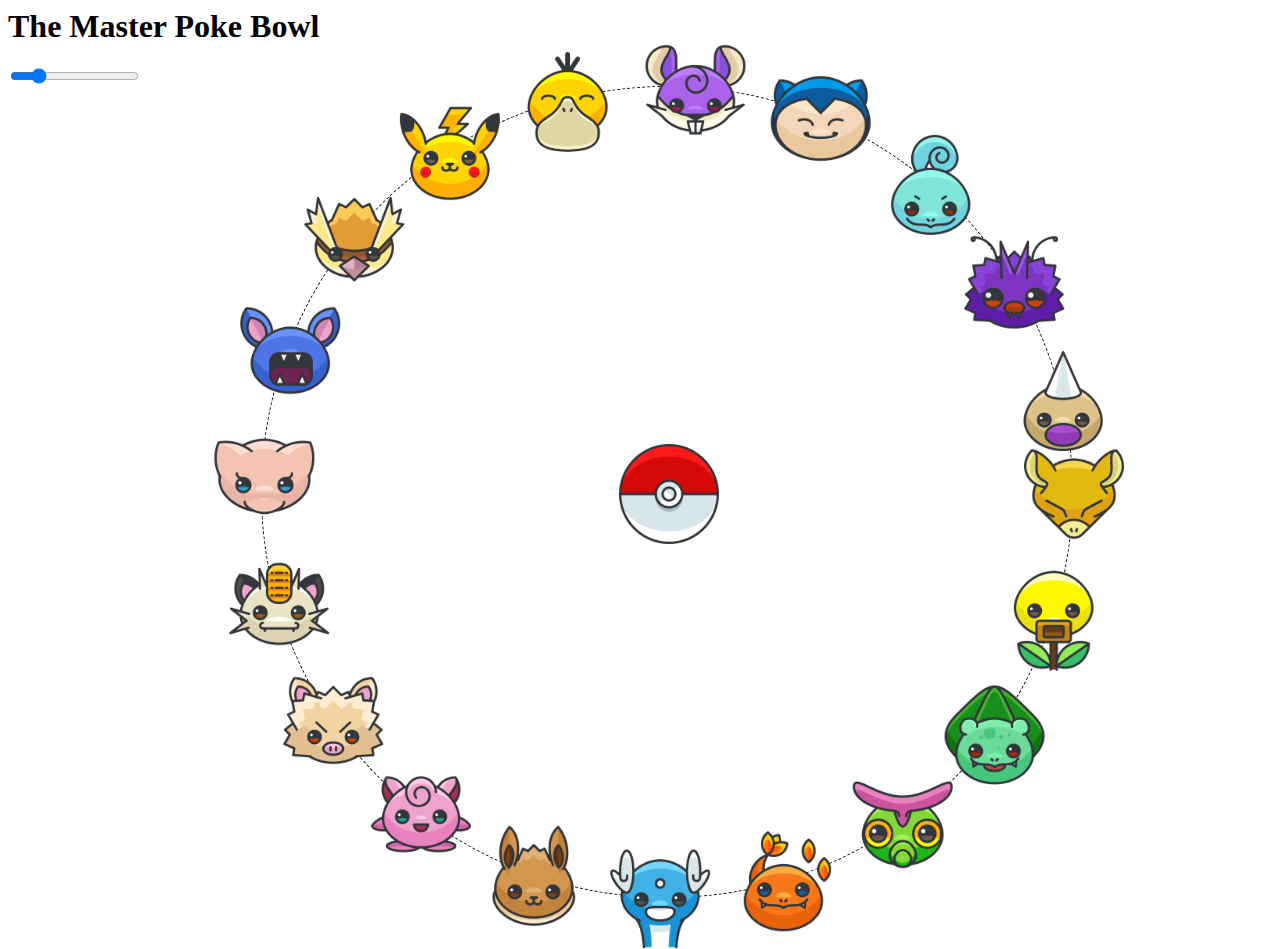
==== projects/pokeroll/index.html @ 1bfdf107 "pokebowl" ====
<html>
  <head>
    <title>Poke Bowl</title>
    <link rel="stylesheet" href="style.css">
    <script src="index.js" defer></script>
  </head>
  <body>
    <div class="head">
      <h1>The Master Poke Bowl</h1>
      <input id="speed" type="range" name="speed" min="100" max="5000" value="1000" >
    </div>
    <div class="circle">
      <img src="img/pokeball.png" id="center"/>
      <img src="img/abra.png" id="one"/>
      <img src="img/bellsprout.png" id="two"/>
      <img src="img/bulbasaur.png"id="three"/>
      <img src="img/caterpie.png"id="four"/>
      <img src="img/charmander.png"id="five"/>
      <img src="img/dratini.png"id="six"/>
      <img src="img/eevee.png"id="seven"/>
      <img src="img/jigglypuff.png"id="eight"/>
      <img src="img/mankey.png"id="nine"/>
      <img src="img/meowth.png"id="ten"/>
      <img src="img/mew.png"id="eleven"/>
      <img src="img/zubat.png"id="twelve"/>
      <img src="img/pidgey.png"id="thirteen"/>
      <img src="img/pikachu-2.png"id="fourteen"/>
      <img src="img/psyduck.png"id="fifteen"/>
      <img src="img/rattata.png"id="sixteen"/>
      <img src="img/snorlax.png"id="seventeen"/>
      <img src="img/squirtle.png"id="eighteen"/>
      <img src="img/venonat.png"id="nineteen"/>
      <img src="img/weedle.png"id="twenty"/>
    </div>
  </body>
</html>
---- projects/pokeroll/style.css ----
:root {

}

img {
  height: 100px;
}

.circle {
  display: block;
  position: relative;
  width: 90vh; /*35em;*/
  height: 90vh;
  border: dashed 1px;
  border-radius: 50%;
  left: 20%
}

.circle img {
    display: block;
    position: absolute;
    top: 50%; left: 50%;
    /* width: 4em; height: 4em; */
    margin: -3em;
}

#one { transform: rotate(0deg) translate(45vh) rotate(0deg)}
#two { transform: rotate(18.25deg) translate(45vh) rotate(-18.25deg); }
#three { transform: rotate(36.5deg) translate(45vh) rotate(-36.5deg); }
#four { transform: rotate(54.75deg) translate(45vh) rotate(-54.75deg); }
#five { transform: rotate(73deg) translate(45vh) rotate(-73deg); }
#six { transform: rotate(91.25deg) translate(45vh) rotate(-91.25deg); }
#seven { transform: rotate(109.5deg) translate(45vh) rotate(-109.5deg); }
#eight { transform: rotate(127.75deg) translate(45vh) rotate(-127.75deg); }
#nine { transform: rotate(146deg) translate(45vh) rotate(-146deg); }
#ten { transform: rotate(164.25deg) translate(45vh) rotate(-164.25deg); }
#eleven { transform: rotate(182.5deg) translate(45vh) rotate(-182.5deg); }
#twelve { transform: rotate(200.75deg) translate(45vh) rotate(-200.75deg); }
#thirteen { transform: rotate(219deg) translate(45vh) rotate(-219deg); }
#fourteen { transform: rotate(237.25deg) translate(45vh) rotate(-237.25deg); }
#fifteen { transform: rotate(255.5deg) translate(45vh) rotate(-255.5deg); }
#sixteen { transform: rotate(273.75deg) translate(45vh) rotate(-273.75deg); }
#seventeen { transform: rotate(292deg) translate(45vh) rotate(-292deg); }
#eighteen { transform: rotate(310.25deg) translate(45vh) rotate(-310.25deg); }
#nineteen { transform: rotate(328.5deg) translate(45vh) rotate(-328.5deg); }
#twenty { transform: rotate(346.74deg) translate(45vh) rotate(-346.75deg); }
/* #twenty { transform: rotate(365deg) translate(45vh) rotate(-365deg); } */
/* try using view height and view width */
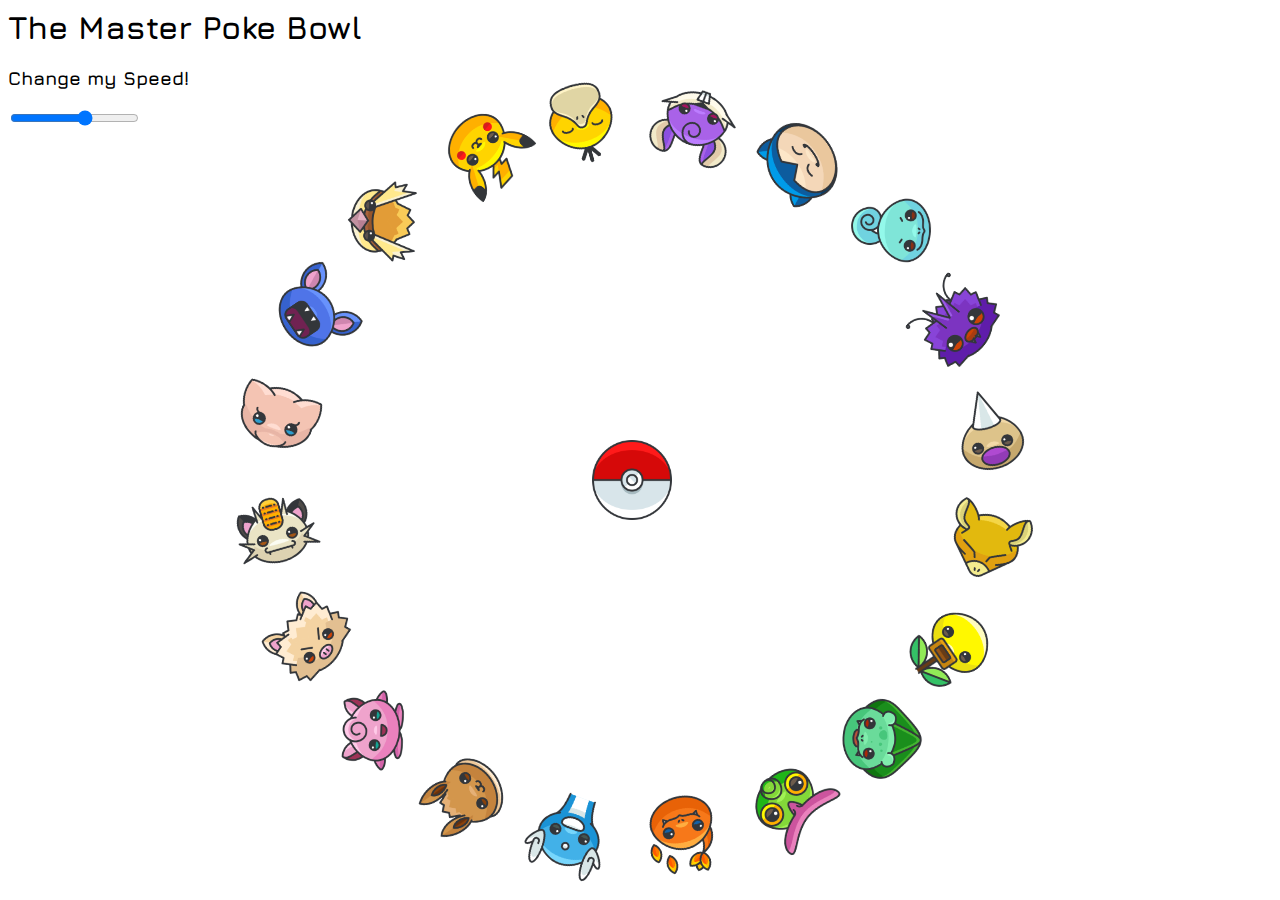
==== commit 4f98baff: "finished i guess" ====
--- a/projects/pokeroll/index.html
+++ b/projects/pokeroll/index.html
@@ -2,35 +2,38 @@
   <head>
     <title>Poke Bowl</title>
     <link rel="stylesheet" href="style.css">
+    <link href="https://fonts.googleapis.com/css?family=Jura" rel="stylesheet">
     <script src="index.js" defer></script>
   </head>
   <body>
     <div class="head">
       <h1>The Master Poke Bowl</h1>
-      <input id="speed" type="range" name="speed" min="100" max="5000" value="1000" >
+      <h3>Change my Speed!</h3>
+      <input id="speed" type="range" name="speed" min="10" max="500" value="300" >
+      <audio id="audio" src="http://www.wavlist.com/tv/033/poke-who.wav"></audio>
     </div>
     <div class="circle">
       <img src="img/pokeball.png" id="center"/>
-      <img src="img/abra.png" id="one"/>
-      <img src="img/bellsprout.png" id="two"/>
-      <img src="img/bulbasaur.png"id="three"/>
-      <img src="img/caterpie.png"id="four"/>
-      <img src="img/charmander.png"id="five"/>
-      <img src="img/dratini.png"id="six"/>
-      <img src="img/eevee.png"id="seven"/>
-      <img src="img/jigglypuff.png"id="eight"/>
-      <img src="img/mankey.png"id="nine"/>
-      <img src="img/meowth.png"id="ten"/>
-      <img src="img/mew.png"id="eleven"/>
-      <img src="img/zubat.png"id="twelve"/>
-      <img src="img/pidgey.png"id="thirteen"/>
-      <img src="img/pikachu-2.png"id="fourteen"/>
-      <img src="img/psyduck.png"id="fifteen"/>
-      <img src="img/rattata.png"id="sixteen"/>
-      <img src="img/snorlax.png"id="seventeen"/>
-      <img src="img/squirtle.png"id="eighteen"/>
-      <img src="img/venonat.png"id="nineteen"/>
-      <img src="img/weedle.png"id="twenty"/>
+      <img src="img/abra.png" id="one" class="pokemon"/>
+      <img src="img/bellsprout.png" id="two" class="pokemon"/>
+      <img src="img/bulbasaur.png"id="three" class="pokemon"/>
+      <img src="img/caterpie.png"id="four" class="pokemon"/>
+      <img src="img/charmander.png"id="five" class="pokemon"/>
+      <img src="img/dratini.png"id="six" class="pokemon"/>
+      <img src="img/eevee.png"id="seven" class="pokemon"/>
+      <img src="img/jigglypuff.png"id="eight" class="pokemon"/>
+      <img src="img/mankey.png"id="nine" class="pokemon"/>
+      <img src="img/meowth.png"id="ten" class="pokemon"/>
+      <img src="img/mew.png"id="eleven" class="pokemon"/>
+      <img src="img/zubat.png"id="twelve" class="pokemon"/>
+      <img src="img/pidgey.png"id="thirteen" class="pokemon"/>
+      <img src="img/pikachu-2.png"id="fourteen" class="pokemon"/>
+      <img src="img/psyduck.png"id="fifteen" class="pokemon"/>
+      <img src="img/rattata.png"id="sixteen" class="pokemon"/>
+      <img src="img/snorlax.png"id="seventeen" class="pokemon"/>
+      <img src="img/squirtle.png"id="eighteen" class="pokemon"/>
+      <img src="img/venonat.png"id="nineteen" class="pokemon"/>
+      <img src="img/weedle.png"id="twenty" class="pokemon"/>
     </div>
   </body>
 </html>
--- a/projects/pokeroll/style.css
+++ b/projects/pokeroll/style.css
@@ -1,49 +1,76 @@
 :root {
-
+  --speed: 500;
+  --one: 0deg;
+  --two: 18deg;
+  --three: 36deg;
+  --four: 54deg;
+  --five: 72deg;
+  --six: 90deg;
+  --seven: 108deg;
+  --eight: 126deg;
+  --nine: 144deg;
+  --ten: 162deg;
+  --eleven: 180deg;
+  --twelve: 198deg;
+  --thirteen: 216deg;
+  --fourteen: 236deg;
+  --fifteen: 252deg;
+  --sixteen: 270deg;
+  --seventeen: 288deg;
+  --eighteen: 306deg;
+  --nineteen: 324deg;
+  --twenty: 342deg;
+  font-family: 'Jura', sans-serif;
 }
 
-img {
-  height: 100px;
+audio {
+  display: none
 }
-
 .circle {
   display: block;
   position: relative;
-  width: 90vh; /*35em;*/
-  height: 90vh;
-  border: dashed 1px;
+  width: 80vh;
+  height: 80vh;
+  border: none;
   border-radius: 50%;
-  left: 20%
+  margin: auto;
 }
 
 .circle img {
     display: block;
     position: absolute;
     top: 50%; left: 50%;
-    /* width: 4em; height: 4em; */
+    width: 80px;
     margin: -3em;
 }
 
-#one { transform: rotate(0deg) translate(45vh) rotate(0deg)}
-#two { transform: rotate(18.25deg) translate(45vh) rotate(-18.25deg); }
-#three { transform: rotate(36.5deg) translate(45vh) rotate(-36.5deg); }
-#four { transform: rotate(54.75deg) translate(45vh) rotate(-54.75deg); }
-#five { transform: rotate(73deg) translate(45vh) rotate(-73deg); }
-#six { transform: rotate(91.25deg) translate(45vh) rotate(-91.25deg); }
-#seven { transform: rotate(109.5deg) translate(45vh) rotate(-109.5deg); }
-#eight { transform: rotate(127.75deg) translate(45vh) rotate(-127.75deg); }
-#nine { transform: rotate(146deg) translate(45vh) rotate(-146deg); }
-#ten { transform: rotate(164.25deg) translate(45vh) rotate(-164.25deg); }
-#eleven { transform: rotate(182.5deg) translate(45vh) rotate(-182.5deg); }
-#twelve { transform: rotate(200.75deg) translate(45vh) rotate(-200.75deg); }
-#thirteen { transform: rotate(219deg) translate(45vh) rotate(-219deg); }
-#fourteen { transform: rotate(237.25deg) translate(45vh) rotate(-237.25deg); }
-#fifteen { transform: rotate(255.5deg) translate(45vh) rotate(-255.5deg); }
-#sixteen { transform: rotate(273.75deg) translate(45vh) rotate(-273.75deg); }
-#seventeen { transform: rotate(292deg) translate(45vh) rotate(-292deg); }
-#eighteen { transform: rotate(310.25deg) translate(45vh) rotate(-310.25deg); }
-#nineteen { transform: rotate(328.5deg) translate(45vh) rotate(-328.5deg); }
-#twenty { transform: rotate(346.74deg) translate(45vh) rotate(-346.75deg); }
-/* #twenty { transform: rotate(365deg) translate(45vh) rotate(-365deg); } */
-/* try using view height and view width */
+#center {
+  transition: all 2.6s
+}
 
+.playing {
+  transform: scale(3);
+}
+
+#one { transform: rotate(var(--one)) translate(40vh) rotate(var(--one))}
+#two { transform: rotate(var(--two)) translate(40vh) rotate(var(--two)); }
+#three { transform: rotate(var(--three)) translate(40vh) rotate(var(--three)); }
+#four { transform: rotate(var(--four)) translate(40vh) rotate(var(--four)); }
+#five { transform: rotate(var(--five)) translate(40vh) rotate(var(--five)); }
+#six { transform: rotate(var(--six)) translate(40vh) rotate(var(--six)); }
+#seven { transform: rotate(var(--seven)) translate(40vh) rotate(var(--seven)); }
+#eight { transform: rotate(var(--eight)) translate(40vh) rotate(var(--eight)); }
+#nine { transform: rotate(var(--nine)) translate(40vh) rotate(var(--nine)); }
+#ten { transform: rotate(var(--ten)) translate(40vh) rotate(var(--ten)); }
+#eleven { transform: rotate(var(--eleven)) translate(40vh) rotate(var(--eleven)); }
+#twelve { transform: rotate(var(--twelve)) translate(40vh) rotate(var(--twelve)); }
+#thirteen { transform: rotate(var(--thirteen)) translate(40vh) rotate(var(--thirteen)); }
+#fourteen { transform: rotate(var(--fourteen)) translate(40vh) rotate(var(--fourteen)); }
+#fifteen { transform: rotate(var(--fifteen)) translate(40vh) rotate(var(--fifteen)); }
+#sixteen { transform: rotate(var(--sixteen)) translate(40vh) rotate(var(--sixteen)); }
+#seventeen { transform: rotate(var(--seventeen)) translate(40vh) rotate(var(--seventeen)); }
+#eighteen { transform: rotate(var(--eighteen)) translate(40vh) rotate(var(--eighteen)); }
+#nineteen { transform: rotate(var(--nineteen)) translate(40vh) rotate(var(--nineteen)); }
+#twenty { transform: rotate(var(--twenty)) translate(40vh) rotate(var(--twenty)); }
+
+
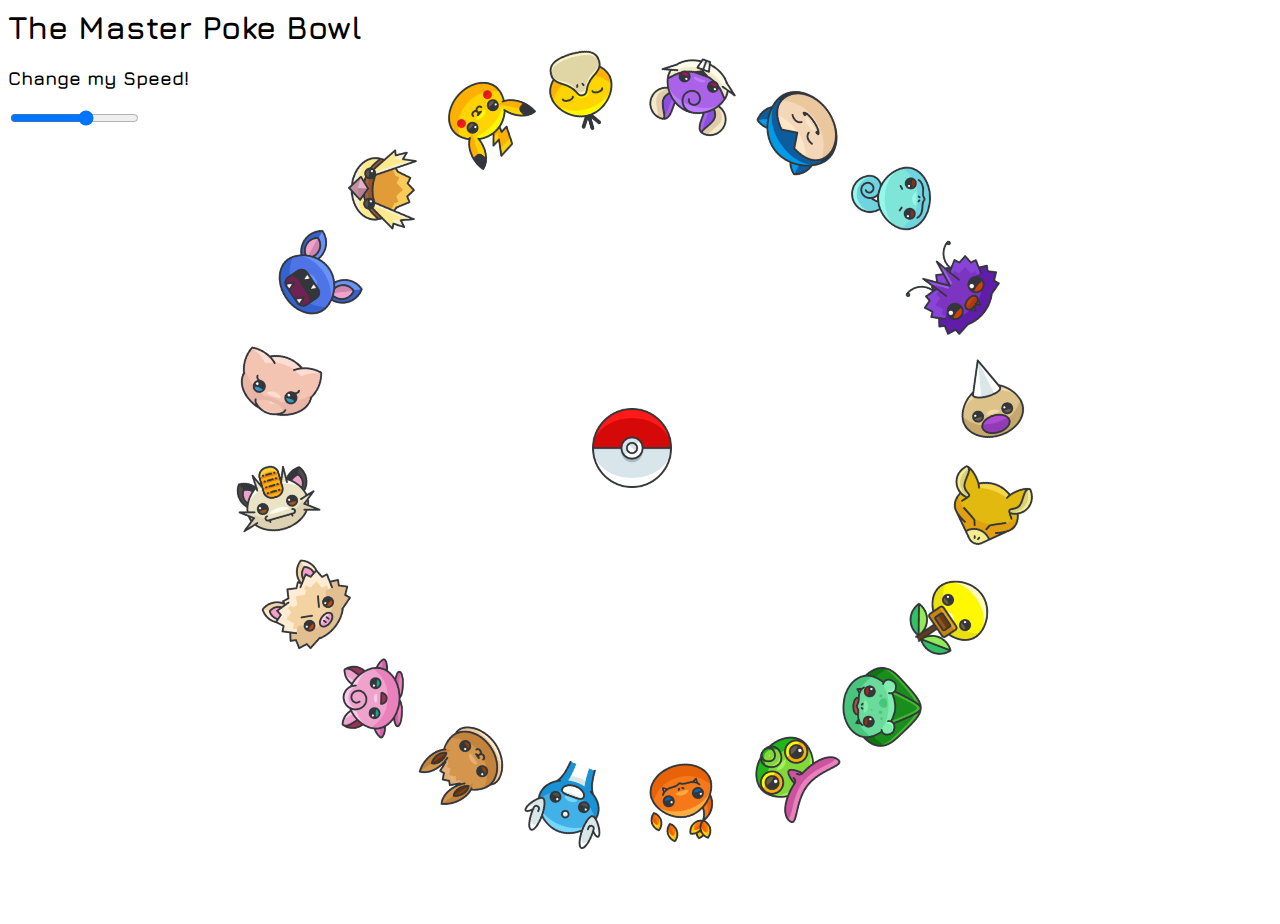
==== commit 417c4db1: "another day another video -- 6" ====
--- a/projects/pokeroll/index.html
+++ b/projects/pokeroll/index.html
@@ -9,7 +9,7 @@
     <div class="head">
       <h1>The Master Poke Bowl</h1>
       <h3>Change my Speed!</h3>
-      <input id="speed" type="range" name="speed" min="10" max="500" value="300" >
+      <input id="speed" type="range" name="speed" min="1" max="500" value="300" >
       <audio id="audio" src="http://www.wavlist.com/tv/033/poke-who.wav"></audio>
     </div>
     <div class="circle">
--- a/projects/pokeroll/style.css
+++ b/projects/pokeroll/style.css
@@ -26,6 +26,7 @@
 audio {
   display: none
 }
+
 .circle {
   display: block;
   position: relative;
@@ -33,7 +34,7 @@
   height: 80vh;
   border: none;
   border-radius: 50%;
-  margin: auto;
+  margin: -2em auto;
 }
 
 .circle img {
